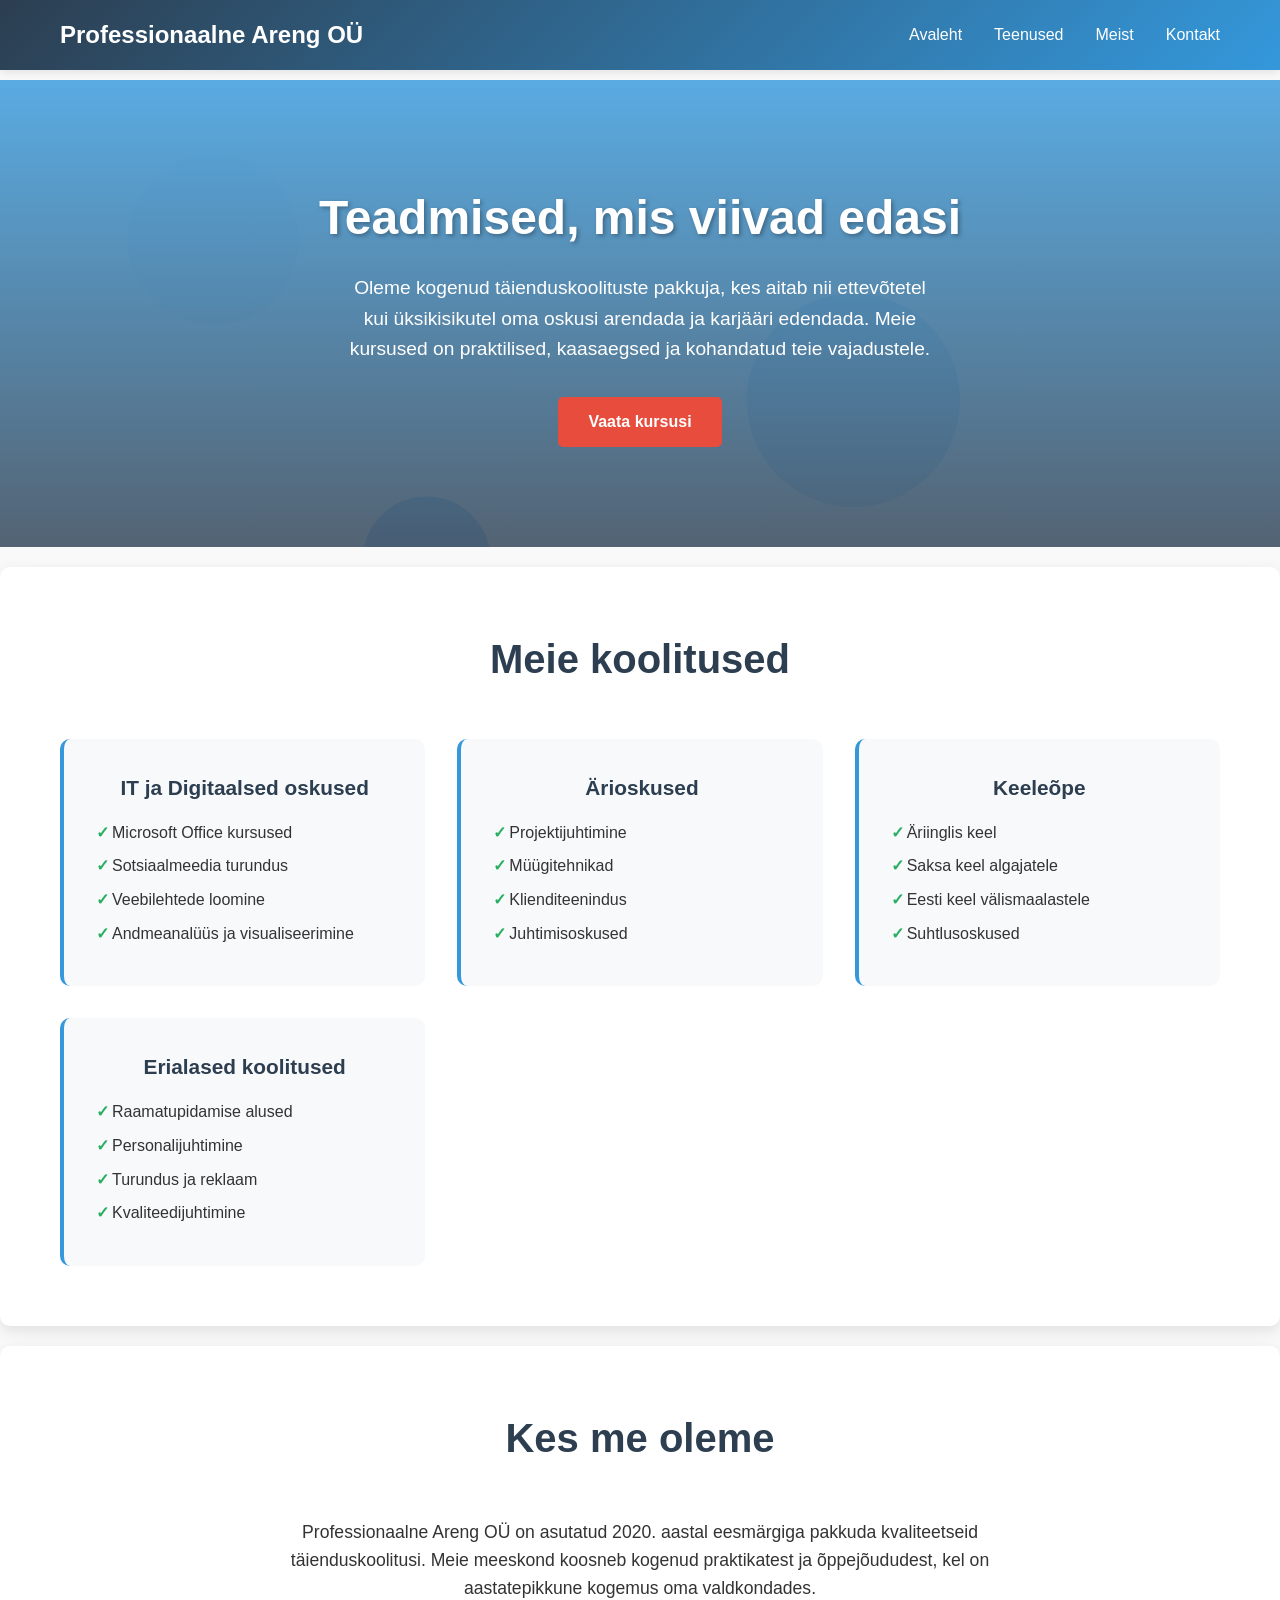
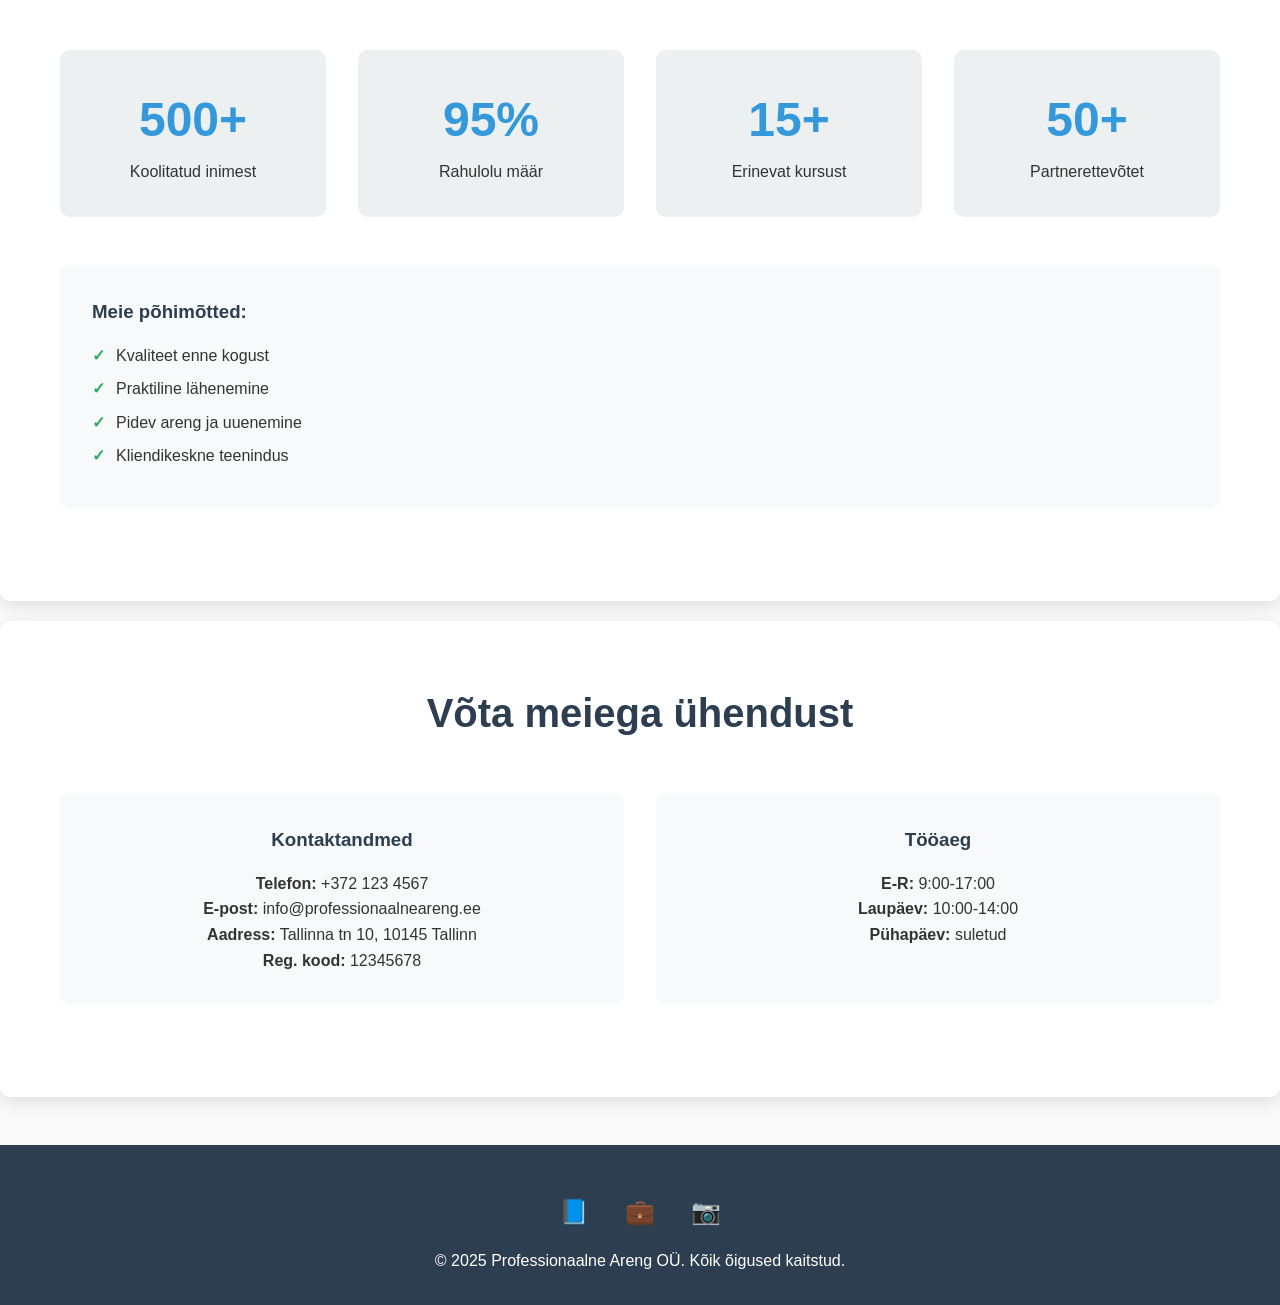
==== index.html @ c1645e7a "Create index.html" ====
<!DOCTYPE html>
<html lang="et">
<head>
    <meta charset="UTF-8">
    <meta name="viewport" content="width=device-width, initial-scale=1.0">
    <title>Professionaalne Areng OÜ - Täienduskoolitused</title>
    <style>
        * {
            margin: 0;
            padding: 0;
            box-sizing: border-box;
        }

        body {
            font-family: 'Segoe UI', Tahoma, Geneva, Verdana, sans-serif;
            line-height: 1.6;
            color: #333;
            background: #f9f9f9;
        }

        .container {
            max-width: 1200px;
            margin: 0 auto;
            padding: 0 20px;
        }

        header {
            background: linear-gradient(135deg, #2c3e50, #3498db);
            color: white;
            padding: 1rem 0;
            position: fixed;
            width: 100%;
            top: 0;
            z-index: 1000;
            box-shadow: 0 2px 10px rgba(0,0,0,0.1);
        }

        nav {
            display: flex;
            justify-content: space-between;
            align-items: center;
        }

        .logo {
            font-size: 1.5rem;
            font-weight: bold;
        }

        .nav-links {
            display: flex;
            list-style: none;
            gap: 2rem;
        }

        .nav-links a {
            color: white;
            text-decoration: none;
            transition: color 0.3s;
        }

        .nav-links a:hover {
            color: #3498db;
        }

        main {
            margin-top: 80px;
        }

        .hero {
            background: linear-gradient(rgba(52, 152, 219, 0.8), rgba(44, 62, 80, 0.8)), url('data:image/svg+xml,<svg xmlns="http://www.w3.org/2000/svg" viewBox="0 0 1200 600"><rect fill="%23f0f8ff" width="1200" height="600"/><circle fill="%23e6f3ff" cx="200" cy="150" r="80"/><circle fill="%23cce7ff" cx="800" cy="300" r="100"/><circle fill="%23b3daff" cx="400" cy="450" r="60"/></svg>');
            color: white;
            text-align: center;
            padding: 100px 0;
            background-size: cover;
        }

        .hero h1 {
            font-size: 3rem;
            margin-bottom: 1rem;
            text-shadow: 2px 2px 4px rgba(0,0,0,0.3);
        }

        .hero p {
            font-size: 1.2rem;
            margin-bottom: 2rem;
            max-width: 600px;
            margin-left: auto;
            margin-right: auto;
        }

        .btn {
            display: inline-block;
            padding: 12px 30px;
            background: #e74c3c;
            color: white;
            text-decoration: none;
            border-radius: 5px;
            transition: background 0.3s;
            font-weight: bold;
        }

        .btn:hover {
            background: #c0392b;
        }

        .section {
            padding: 60px 0;
            background: white;
            margin: 20px 0;
            border-radius: 10px;
            box-shadow: 0 5px 15px rgba(0,0,0,0.1);
        }

        .section h2 {
            text-align: center;
            margin-bottom: 3rem;
            font-size: 2.5rem;
            color: #2c3e50;
        }

        .services-grid {
            display: grid;
            grid-template-columns: repeat(auto-fit, minmax(280px, 1fr));
            gap: 2rem;
            margin-top: 2rem;
        }

        .service-card {
            background: #f8f9fa;
            padding: 2rem;
            border-radius: 10px;
            text-align: center;
            transition: transform 0.3s, box-shadow 0.3s;
            border-left: 4px solid #3498db;
        }

        .service-card:hover {
            transform: translateY(-5px);
            box-shadow: 0 10px 25px rgba(0,0,0,0.1);
        }

        .service-card h3 {
            color: #2c3e50;
            margin-bottom: 1rem;
            font-size: 1.3rem;
        }

        .service-card ul {
            list-style: none;
            text-align: left;
        }

        .service-card li {
            margin: 0.5rem 0;
            padding-left: 1rem;
            position: relative;
        }

        .service-card li:before {
            content: "✓";
            position: absolute;
            left: 0;
            color: #27ae60;
            font-weight: bold;
        }

        .stats {
            display: grid;
            grid-template-columns: repeat(auto-fit, minmax(200px, 1fr));
            gap: 2rem;
            margin: 3rem 0;
        }

        .stat-item {
            text-align: center;
            padding: 2rem;
            background: #ecf0f1;
            border-radius: 10px;
        }

        .stat-number {
            font-size: 3rem;
            font-weight: bold;
            color: #3498db;
            display: block;
        }

        .contact-info {
            display: grid;
            grid-template-columns: repeat(auto-fit, minmax(250px, 1fr));
            gap: 2rem;
            margin: 2rem 0;
        }

        .contact-card {
            background: #f8f9fa;
            padding: 2rem;
            border-radius: 10px;
            text-align: center;
        }

        .contact-card h3 {
            color: #2c3e50;
            margin-bottom: 1rem;
        }

        footer {
            background: #2c3e50;
            color: white;
            text-align: center;
            padding: 2rem 0;
            margin-top: 3rem;
        }

        .social-links {
            margin: 1rem 0;
        }

        .social-links a {
            color: white;
            font-size: 1.5rem;
            margin: 0 1rem;
            text-decoration: none;
        }

        @media (max-width: 768px) {
            .nav-links {
                flex-direction: column;
                gap: 1rem;
            }

            .hero h1 {
                font-size: 2rem;
            }

            .hero p {
                font-size: 1rem;
            }

            .services-grid {
                grid-template-columns: 1fr;
            }
        }
    </style>
</head>
<body>
    <header>
        <nav class="container">
            <div class="logo">Professionaalne Areng OÜ</div>
            <ul class="nav-links">
                <li><a href="#avaleht">Avaleht</a></li>
                <li><a href="#teenused">Teenused</a></li>
                <li><a href="#meist">Meist</a></li>
                <li><a href="#kontakt">Kontakt</a></li>
            </ul>
        </nav>
    </header>

    <main>
        <section id="avaleht" class="hero">
            <div class="container">
                <h1>Teadmised, mis viivad edasi</h1>
                <p>Oleme kogenud täienduskoolituste pakkuja, kes aitab nii ettevõtetel kui üksikisikutel oma oskusi arendada ja karjääri edendada. Meie kursused on praktilised, kaasaegsed ja kohandatud teie vajadustele.</p>
                <a href="#teenused" class="btn">Vaata kursusi</a>
            </div>
        </section>

        <section id="teenused" class="section">
            <div class="container">
                <h2>Meie koolitused</h2>
                <div class="services-grid">
                    <div class="service-card">
                        <h3>IT ja Digitaalsed oskused</h3>
                        <ul>
                            <li>Microsoft Office kursused</li>
                            <li>Sotsiaalmeedia turundus</li>
                            <li>Veebilehtede loomine</li>
                            <li>Andmeanalüüs ja visualiseerimine</li>
                        </ul>
                    </div>
                    <div class="service-card">
                        <h3>Ärioskused</h3>
                        <ul>
                            <li>Projektijuhtimine</li>
                            <li>Müügitehnikad</li>
                            <li>Klienditeenindus</li>
                            <li>Juhtimisoskused</li>
                        </ul>
                    </div>
                    <div class="service-card">
                        <h3>Keeleõpe</h3>
                        <ul>
                            <li>Äriinglis keel</li>
                            <li>Saksa keel algajatele</li>
                            <li>Eesti keel välismaalastele</li>
                            <li>Suhtlusoskused</li>
                        </ul>
                    </div>
                    <div class="service-card">
                        <h3>Erialased koolitused</h3>
                        <ul>
                            <li>Raamatupidamise alused</li>
                            <li>Personalijuhtimine</li>
                            <li>Turundus ja reklaam</li>
                            <li>Kvaliteedijuhtimine</li>
                        </ul>
                    </div>
                </div>
            </div>
        </section>

        <section id="meist" class="section">
            <div class="container">
                <h2>Kes me oleme</h2>
                <p style="text-align: center; font-size: 1.1rem; margin-bottom: 2rem; max-width: 800px; margin-left: auto; margin-right: auto;">
                    Professionaalne Areng OÜ on asutatud 2020. aastal eesmärgiga pakkuda kvaliteetseid täienduskoolitusi. Meie meeskond koosneb kogenud praktikatest ja õppejõududest, kel on aastatepikkune kogemus oma valdkondades.
                </p>
                
                <div class="stats">
                    <div class="stat-item">
                        <span class="stat-number">500+</span>
                        Koolitatud inimest
                    </div>
                    <div class="stat-item">
                        <span class="stat-number">95%</span>
                        Rahulolu määr
                    </div>
                    <div class="stat-item">
                        <span class="stat-number">15+</span>
                        Erinevat kursust
                    </div>
                    <div class="stat-item">
                        <span class="stat-number">50+</span>
                        Partnerettevõtet
                    </div>
                </div>

                <div style="background: #f8f9fa; padding: 2rem; border-radius: 10px; margin: 2rem 0;">
                    <h3 style="color: #2c3e50; margin-bottom: 1rem;">Meie põhimõtted:</h3>
                    <ul style="list-style: none; padding: 0;">
                        <li style="margin: 0.5rem 0; padding-left: 1.5rem; position: relative;">
                            <span style="position: absolute; left: 0; color: #27ae60; font-weight: bold;">✓</span>
                            Kvaliteet enne kogust
                        </li>
                        <li style="margin: 0.5rem 0; padding-left: 1.5rem; position: relative;">
                            <span style="position: absolute; left: 0; color: #27ae60; font-weight: bold;">✓</span>
                            Praktiline lähenemine
                        </li>
                        <li style="margin: 0.5rem 0; padding-left: 1.5rem; position: relative;">
                            <span style="position: absolute; left: 0; color: #27ae60; font-weight: bold;">✓</span>
                            Pidev areng ja uuenemine
                        </li>
                        <li style="margin: 0.5rem 0; padding-left: 1.5rem; position: relative;">
                            <span style="position: absolute; left: 0; color: #27ae60; font-weight: bold;">✓</span>
                            Kliendikeskne teenindus
                        </li>
                    </ul>
                </div>
            </div>
        </section>

        <section id="kontakt" class="section">
            <div class="container">
                <h2>Võta meiega ühendust</h2>
                <div class="contact-info">
                    <div class="contact-card">
                        <h3>Kontaktandmed</h3>
                        <p><strong>Telefon:</strong> +372 123 4567</p>
                        <p><strong>E-post:</strong> info@professionaalneareng.ee</p>
                        <p><strong>Aadress:</strong> Tallinna tn 10, 10145 Tallinn</p>
                        <p><strong>Reg. kood:</strong> 12345678</p>
                    </div>
                    <div class="contact-card">
                        <h3>Tööaeg</h3>
                        <p><strong>E-R:</strong> 9:00-17:00</p>
                        <p><strong>Laupäev:</strong> 10:00-14:00</p>
                        <p><strong>Pühapäev:</strong> suletud</p>
                    </div>
                </div>
            </div>
        </section>
    </main>

    <footer>
        <div class="container">
            <div class="social-links">
                <a href="#" aria-label="Facebook">📘</a>
                <a href="#" aria-label="LinkedIn">💼</a>
                <a href="#" aria-label="Instagram">📷</a>
            </div>
            <p>&copy; 2025 Professionaalne Areng OÜ. Kõik õigused kaitstud.</p>
        </div>
    </footer>

    <script>
        // Smooth scrolling for navigation links
        document.querySelectorAll('a[href^="#"]').forEach(anchor => {
            anchor.addEventListener('click', function (e) {
                e.preventDefault();
                const target = document.querySelector(this.getAttribute('href'));
                if (target) {
                    target.scrollIntoView({
                        behavior: 'smooth',
                        block: 'start'
                    });
                }
            });
        });

        // Add scroll effect to header
        window.addEventListener('scroll', function() {
            const header = document.querySelector('header');
            if (window.scrollY > 100) {
                header.style.background = 'rgba(44, 62, 80, 0.95)';
            } else {
                header.style.background = 'linear-gradient(135deg, #2c3e50, #3498db)';
            }
        });
    </script>
</body>
</html>
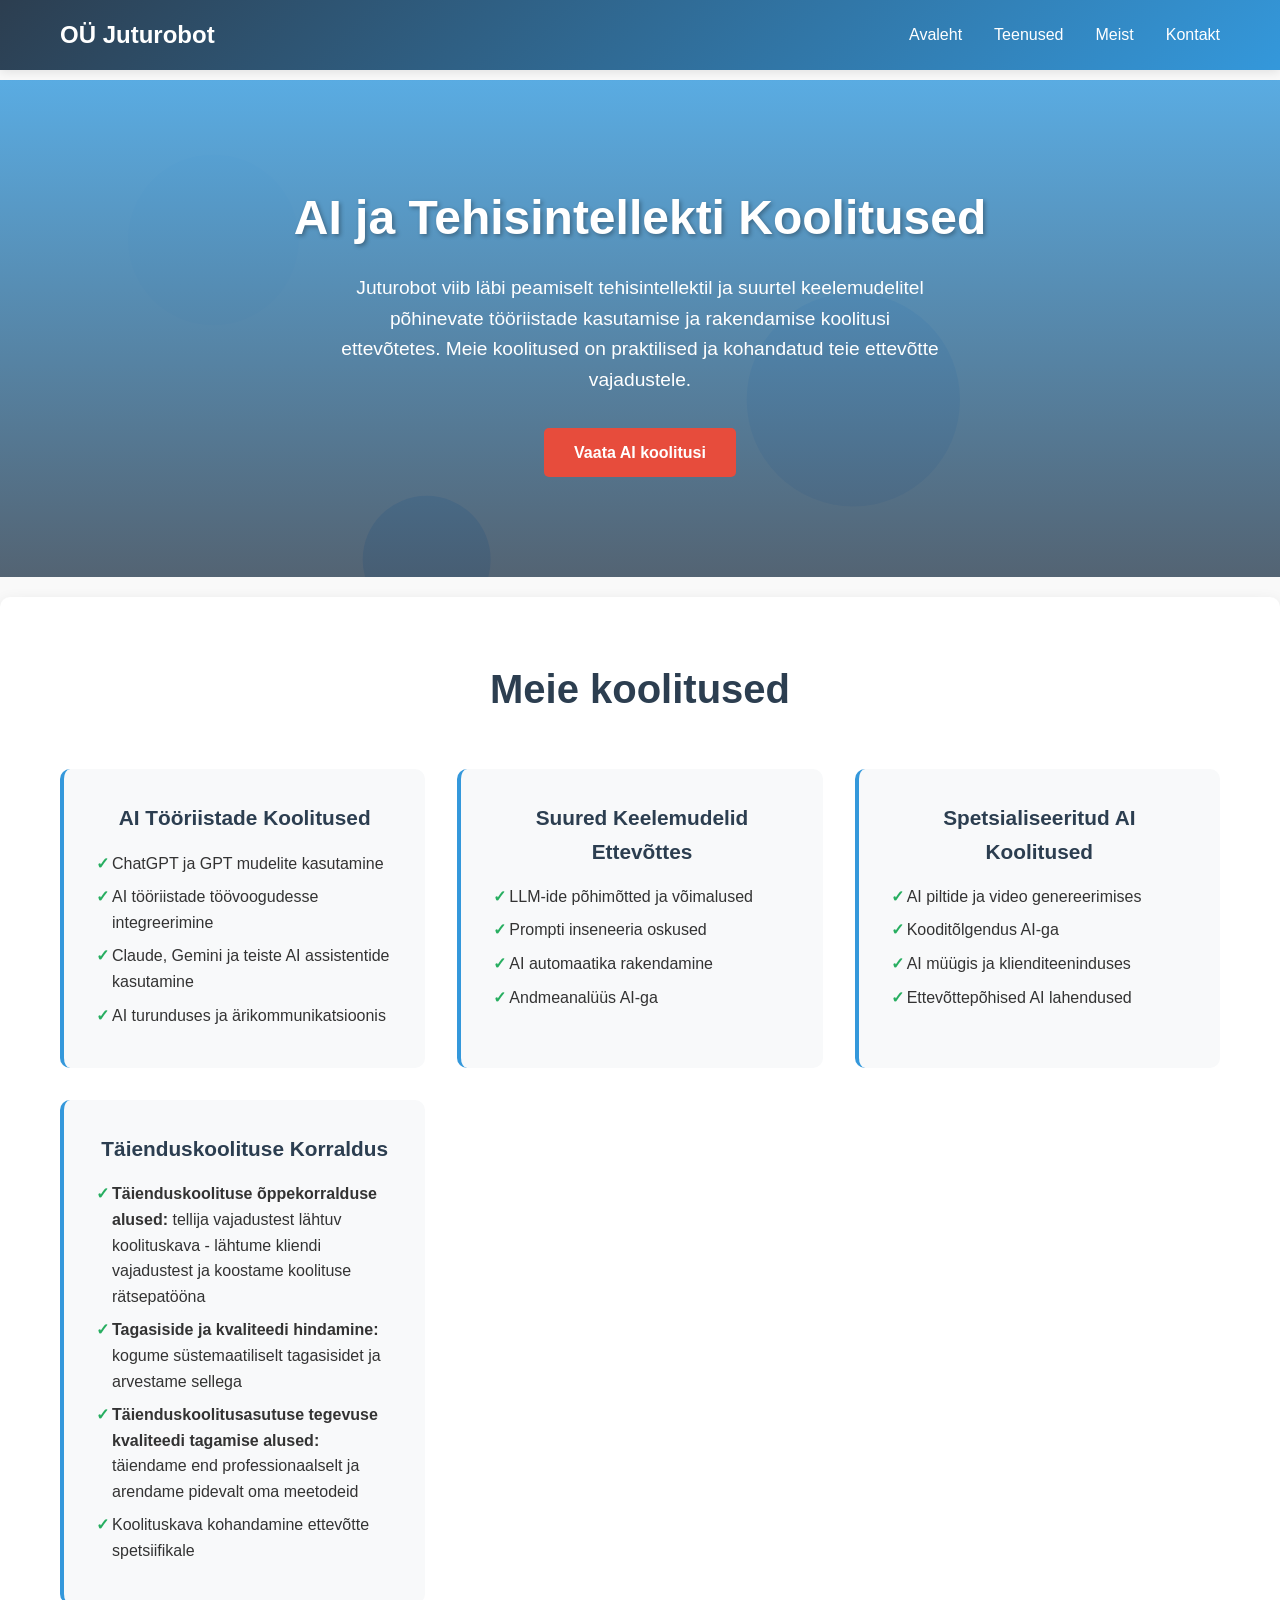
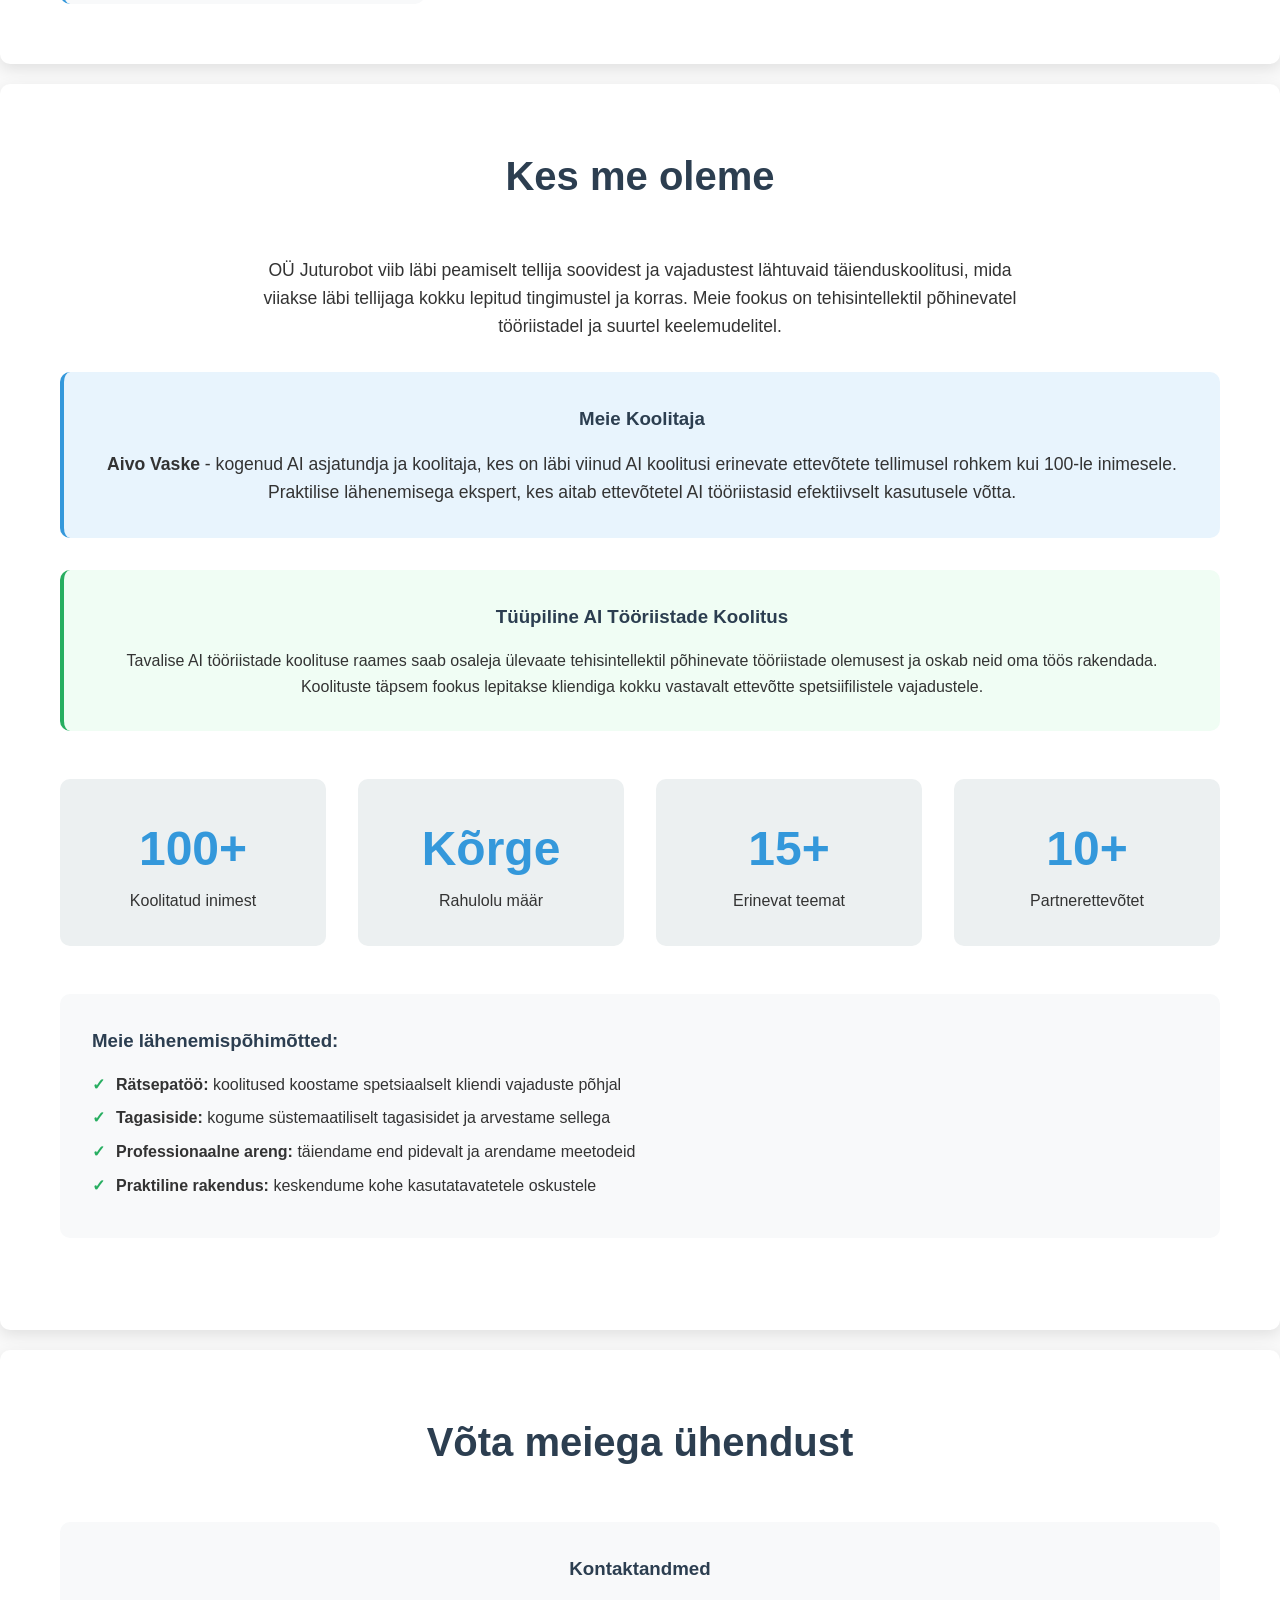
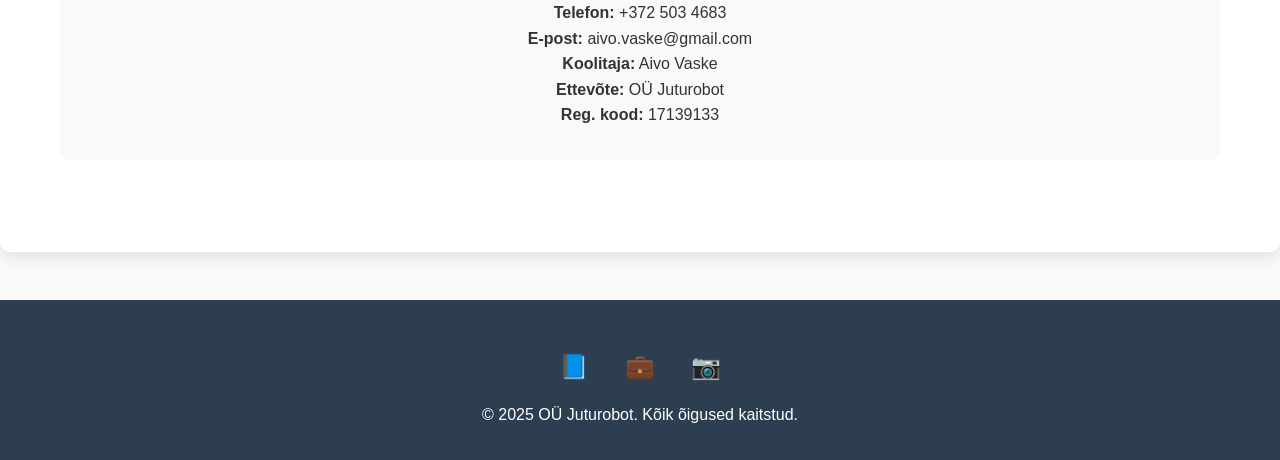
==== commit 3800203a: "Juturoboti andmed lisatud index.html" ====
--- a/index.html
+++ b/index.html
@@ -3,7 +3,7 @@
 <head>
     <meta charset="UTF-8">
     <meta name="viewport" content="width=device-width, initial-scale=1.0">
-    <title>Professionaalne Areng OÜ - Täienduskoolitused</title>
+    <title>OÜ Juturobot - AI ja Tehisintellekti Koolitused</title>
     <style>
         * {
             margin: 0;
@@ -246,7 +246,7 @@
 <body>
     <header>
         <nav class="container">
-            <div class="logo">Professionaalne Areng OÜ</div>
+            <div class="logo">OÜ Juturobot</div>
             <ul class="nav-links">
                 <li><a href="#avaleht">Avaleht</a></li>
                 <li><a href="#teenused">Teenused</a></li>
@@ -259,9 +259,9 @@
     <main>
         <section id="avaleht" class="hero">
             <div class="container">
-                <h1>Teadmised, mis viivad edasi</h1>
-                <p>Oleme kogenud täienduskoolituste pakkuja, kes aitab nii ettevõtetel kui üksikisikutel oma oskusi arendada ja karjääri edendada. Meie kursused on praktilised, kaasaegsed ja kohandatud teie vajadustele.</p>
-                <a href="#teenused" class="btn">Vaata kursusi</a>
+                <h1>AI ja Tehisintellekti Koolitused</h1>
+                <p>Juturobot viib läbi peamiselt tehisintellektil ja suurtel keelemudelitel põhinevate tööriistade kasutamise ja rakendamise koolitusi ettevõtetes. Meie koolitused on praktilised ja kohandatud teie ettevõtte vajadustele.</p>
+                <a href="#teenused" class="btn">Vaata AI koolitusi</a>
             </div>
         </section>
 
@@ -270,39 +270,39 @@
                 <h2>Meie koolitused</h2>
                 <div class="services-grid">
                     <div class="service-card">
-                        <h3>IT ja Digitaalsed oskused</h3>
+                        <h3>AI Tööriistade Koolitused</h3>
                         <ul>
-                            <li>Microsoft Office kursused</li>
-                            <li>Sotsiaalmeedia turundus</li>
-                            <li>Veebilehtede loomine</li>
-                            <li>Andmeanalüüs ja visualiseerimine</li>
+                            <li>ChatGPT ja GPT mudelite kasutamine</li>
+                            <li>AI tööriistade töövoogudesse integreerimine</li>
+                            <li>Claude, Gemini ja teiste AI assistentide kasutamine</li>
+                            <li>AI turunduses ja ärikommunikatsioonis</li>
                         </ul>
                     </div>
                     <div class="service-card">
-                        <h3>Ärioskused</h3>
+                        <h3>Suured Keelemudelid Ettevõttes</h3>
                         <ul>
-                            <li>Projektijuhtimine</li>
-                            <li>Müügitehnikad</li>
-                            <li>Klienditeenindus</li>
-                            <li>Juhtimisoskused</li>
+                            <li>LLM-ide põhimõtted ja võimalused</li>
+                            <li>Prompti inseneeria oskused</li>
+                            <li>AI automaatika rakendamine</li>
+                            <li>Andmeanalüüs AI-ga</li>
                         </ul>
                     </div>
                     <div class="service-card">
-                        <h3>Keeleõpe</h3>
+                        <h3>Spetsialiseeritud AI Koolitused</h3>
                         <ul>
-                            <li>Äriinglis keel</li>
-                            <li>Saksa keel algajatele</li>
-                            <li>Eesti keel välismaalastele</li>
-                            <li>Suhtlusoskused</li>
+                            <li>AI piltide ja video genereerimises</li>
+                            <li>Kooditõlgendus AI-ga</li>
+                            <li>AI müügis ja klienditeeninduses</li>
+                            <li>Ettevõttepõhised AI lahendused</li>
                         </ul>
                     </div>
                     <div class="service-card">
-                        <h3>Erialased koolitused</h3>
+                        <h3>Täienduskoolituse Korraldus</h3>
                         <ul>
-                            <li>Raamatupidamise alused</li>
-                            <li>Personalijuhtimine</li>
-                            <li>Turundus ja reklaam</li>
-                            <li>Kvaliteedijuhtimine</li>
+                            <li><strong>Täienduskoolituse õppekorralduse alused:</strong> tellija vajadustest lähtuv koolituskava - lähtume kliendi vajadustest ja koostame koolituse rätsepatööna</li>
+                            <li><strong>Tagasiside ja kvaliteedi hindamine:</strong> kogume süstemaatiliselt tagasisidet ja arvestame sellega</li>
+                            <li><strong>Täienduskoolitusasutuse tegevuse kvaliteedi tagamise alused:</strong> täiendame end professionaalselt ja arendame pidevalt oma meetodeid</li>
+                            <li>Koolituskava kohandamine ettevõtte spetsiifikale</li>
                         </ul>
                     </div>
                 </div>
@@ -313,46 +313,60 @@
             <div class="container">
                 <h2>Kes me oleme</h2>
                 <p style="text-align: center; font-size: 1.1rem; margin-bottom: 2rem; max-width: 800px; margin-left: auto; margin-right: auto;">
-                    Professionaalne Areng OÜ on asutatud 2020. aastal eesmärgiga pakkuda kvaliteetseid täienduskoolitusi. Meie meeskond koosneb kogenud praktikatest ja õppejõududest, kel on aastatepikkune kogemus oma valdkondades.
+                    OÜ Juturobot viib läbi peamiselt tellija soovidest ja vajadustest lähtuvaid täienduskoolitusi, mida viiakse läbi tellijaga kokku lepitud tingimustel ja korras. Meie fookus on tehisintellektil põhinevatel tööriistadel ja suurtel keelemudelitel.
                 </p>
+                
+                <div style="background: #e8f4fd; padding: 2rem; border-radius: 10px; margin: 2rem 0; border-left: 4px solid #3498db;">
+                    <h3 style="color: #2c3e50; margin-bottom: 1rem; text-align: center;">Meie Koolitaja</h3>
+                    <p style="text-align: center; font-size: 1.1rem;">
+                        <strong>Aivo Vaske</strong> - kogenud AI asjatundja ja koolitaja, kes on läbi viinud AI koolitusi erinevate ettevõtete tellimusel rohkem kui 100-le inimesele. Praktilise lähenemisega ekspert, kes aitab ettevõtetel AI tööriistasid efektiivselt kasutusele võtta.
+                    </p>
+                </div>
+                
+                <div style="background: #f0fdf4; padding: 2rem; border-radius: 10px; margin: 2rem 0; border-left: 4px solid #27ae60;">
+                    <h3 style="color: #2c3e50; margin-bottom: 1rem; text-align: center;">Tüüpiline AI Tööriistade Koolitus</h3>
+                    <p style="text-align: center; font-size: 1rem;">
+                        Tavalise AI tööriistade koolituse raames saab osaleja ülevaate tehisintellektil põhinevate tööriistade olemusest ja oskab neid oma töös rakendada. Koolituste täpsem fookus lepitakse kliendiga kokku vastavalt ettevõtte spetsiifilistele vajadustele.
+                    </p>
+                </div>
                 
                 <div class="stats">
                     <div class="stat-item">
-                        <span class="stat-number">500+</span>
+                        <span class="stat-number">100+</span>
                         Koolitatud inimest
                     </div>
                     <div class="stat-item">
-                        <span class="stat-number">95%</span>
+                        <span class="stat-number">Kõrge</span>
                         Rahulolu määr
                     </div>
                     <div class="stat-item">
                         <span class="stat-number">15+</span>
-                        Erinevat kursust
+                        Erinevat teemat
                     </div>
                     <div class="stat-item">
-                        <span class="stat-number">50+</span>
+                        <span class="stat-number">10+</span>
                         Partnerettevõtet
                     </div>
                 </div>
 
                 <div style="background: #f8f9fa; padding: 2rem; border-radius: 10px; margin: 2rem 0;">
-                    <h3 style="color: #2c3e50; margin-bottom: 1rem;">Meie põhimõtted:</h3>
+                    <h3 style="color: #2c3e50; margin-bottom: 1rem;">Meie lähenemispõhimõtted:</h3>
                     <ul style="list-style: none; padding: 0;">
                         <li style="margin: 0.5rem 0; padding-left: 1.5rem; position: relative;">
                             <span style="position: absolute; left: 0; color: #27ae60; font-weight: bold;">✓</span>
-                            Kvaliteet enne kogust
+                            <strong>Rätsepatöö:</strong> koolitused koostame spetsiaalselt kliendi vajaduste põhjal
                         </li>
                         <li style="margin: 0.5rem 0; padding-left: 1.5rem; position: relative;">
                             <span style="position: absolute; left: 0; color: #27ae60; font-weight: bold;">✓</span>
-                            Praktiline lähenemine
+                            <strong>Tagasiside:</strong> kogume süstemaatiliselt tagasisidet ja arvestame sellega
                         </li>
                         <li style="margin: 0.5rem 0; padding-left: 1.5rem; position: relative;">
                             <span style="position: absolute; left: 0; color: #27ae60; font-weight: bold;">✓</span>
-                            Pidev areng ja uuenemine
+                            <strong>Professionaalne areng:</strong> täiendame end pidevalt ja arendame meetodeid
                         </li>
                         <li style="margin: 0.5rem 0; padding-left: 1.5rem; position: relative;">
                             <span style="position: absolute; left: 0; color: #27ae60; font-weight: bold;">✓</span>
-                            Kliendikeskne teenindus
+                            <strong>Praktiline rakendus:</strong> keskendume kohe kasutatavatetele oskustele
                         </li>
                     </ul>
                 </div>
@@ -365,16 +379,11 @@
                 <div class="contact-info">
                     <div class="contact-card">
                         <h3>Kontaktandmed</h3>
-                        <p><strong>Telefon:</strong> +372 123 4567</p>
-                        <p><strong>E-post:</strong> info@professionaalneareng.ee</p>
-                        <p><strong>Aadress:</strong> Tallinna tn 10, 10145 Tallinn</p>
-                        <p><strong>Reg. kood:</strong> 12345678</p>
-                    </div>
-                    <div class="contact-card">
-                        <h3>Tööaeg</h3>
-                        <p><strong>E-R:</strong> 9:00-17:00</p>
-                        <p><strong>Laupäev:</strong> 10:00-14:00</p>
-                        <p><strong>Pühapäev:</strong> suletud</p>
+                        <p><strong>Telefon:</strong> +372 503 4683</p>
+                        <p><strong>E-post:</strong> aivo.vaske@gmail.com</p>
+                        <p><strong>Koolitaja:</strong> Aivo Vaske</p>
+                        <p><strong>Ettevõte:</strong> OÜ Juturobot</p>
+                        <p><strong>Reg. kood:</strong> 17139133</p>
                     </div>
                 </div>
             </div>
@@ -388,7 +397,7 @@
                 <a href="#" aria-label="LinkedIn">💼</a>
                 <a href="#" aria-label="Instagram">📷</a>
             </div>
-            <p>&copy; 2025 Professionaalne Areng OÜ. Kõik õigused kaitstud.</p>
+            <p>&copy; 2025 OÜ Juturobot. Kõik õigused kaitstud.</p>
         </div>
     </footer>
 
